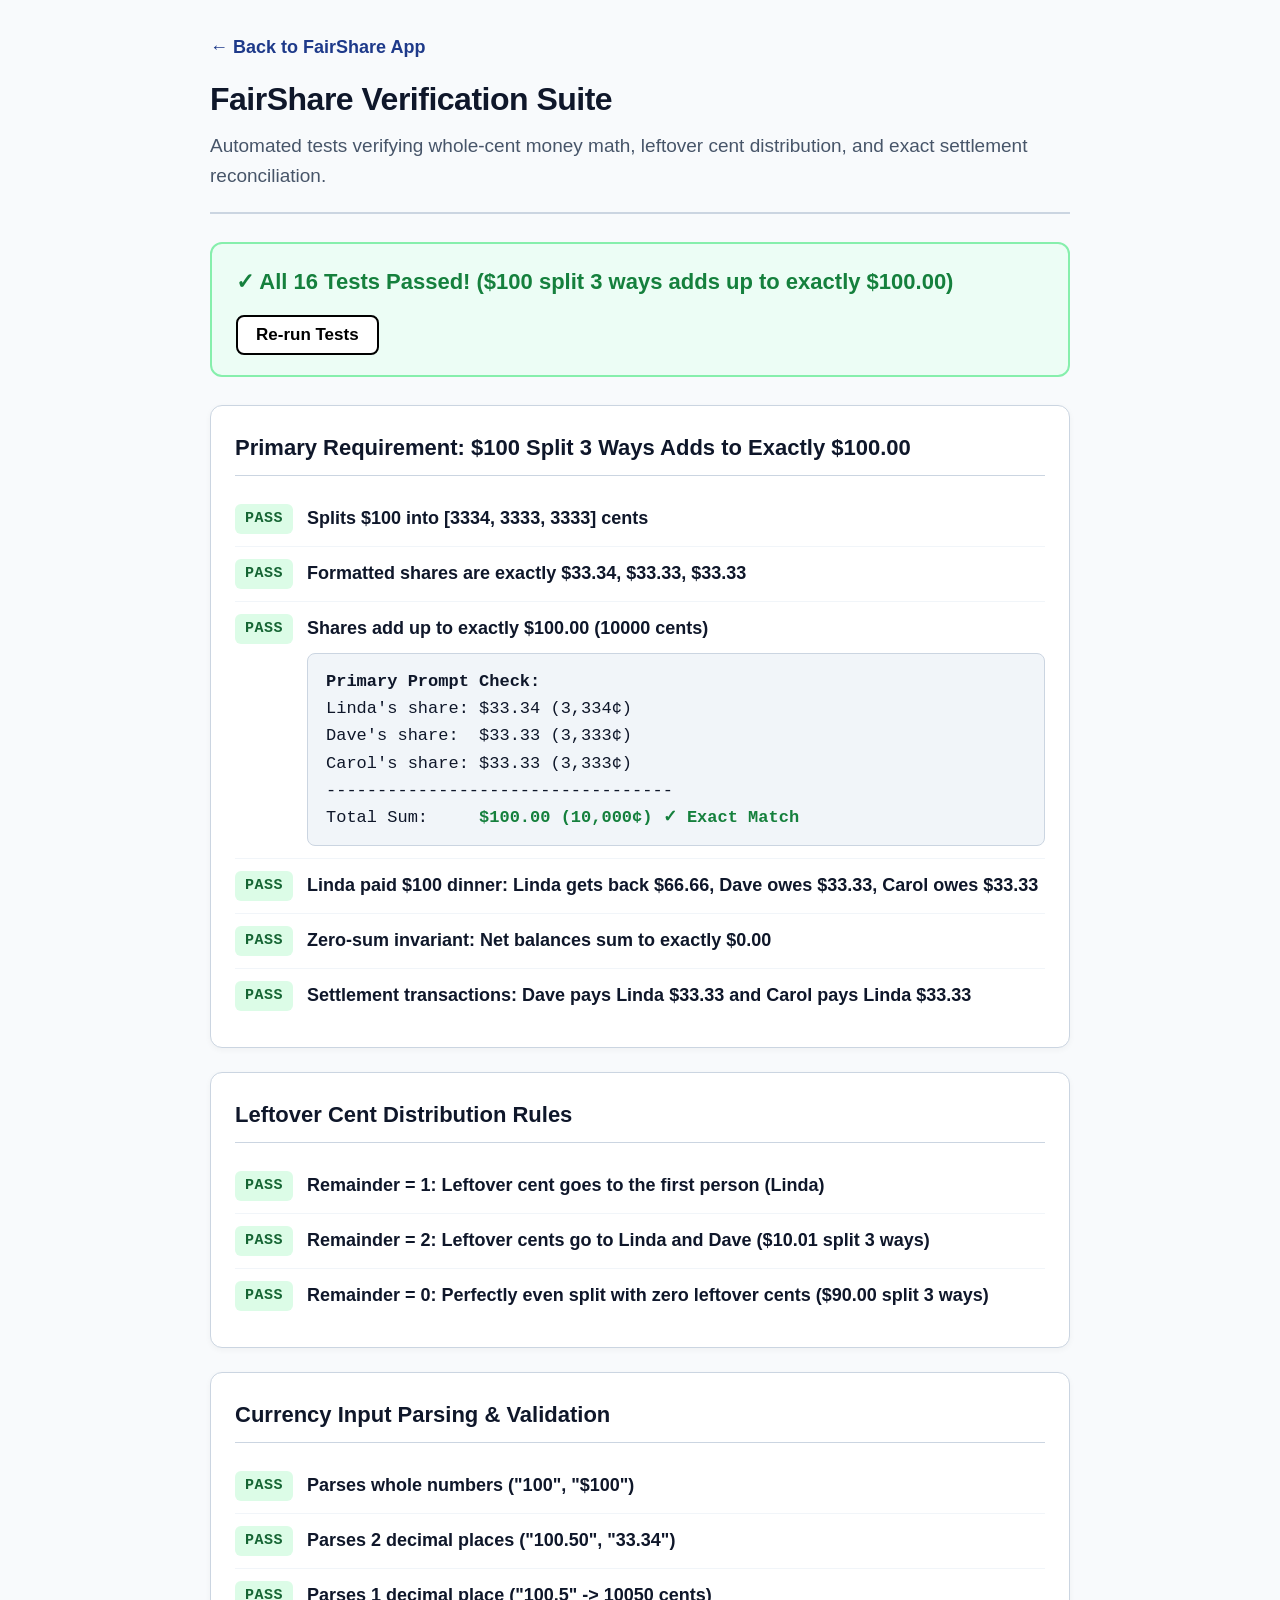
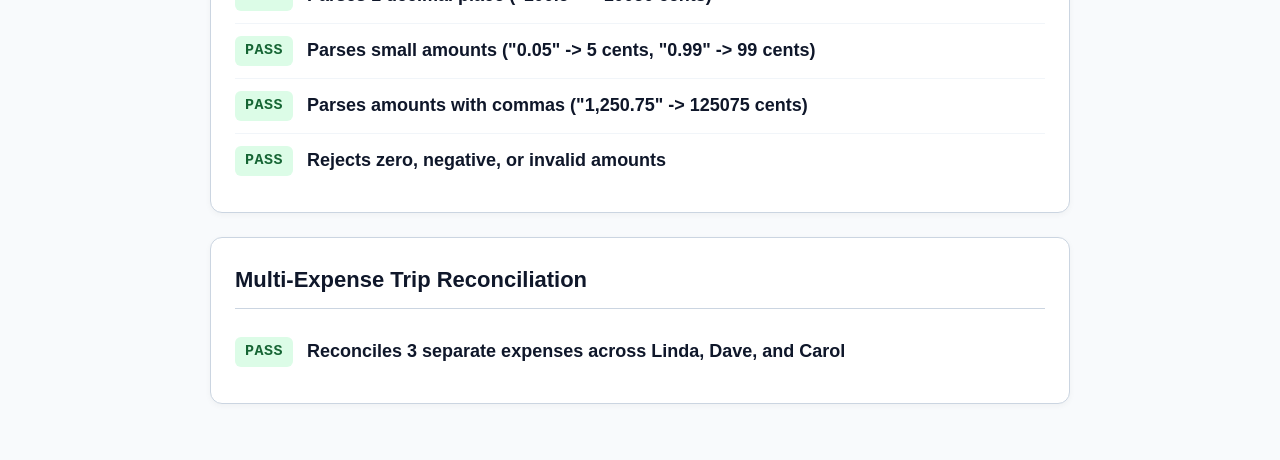
==== tests.html @ 0f7b6aad "Initial commit" ====
<!DOCTYPE html>
<html lang="en">
<head>
  <meta charset="UTF-8">
  <meta name="viewport" content="width=device-width, initial-scale=1.0">
  <title>FairShare - Bookkeeper Verification Tests</title>
  <style>
    :root {
      --bg: #f8fafc;
      --card-bg: #ffffff;
      --text: #0f172a;
      --text-muted: #475569;
      --border: #cbd5e1;
      --primary: #1e3a8a;
      --success: #15803d;
      --success-bg: #ecfdf5;
      --success-border: #86efac;
      --fail: #b91c1c;
      --fail-bg: #fef2f2;
      --fail-border: #fca5a5;
      --code-bg: #f1f5f9;
    }

    * {
      box-sizing: border-box;
      margin: 0;
      padding: 0;
    }

    body {
      font-family: -apple-system, BlinkMacSystemFont, "Segoe UI", Roboto, Helvetica, Arial, sans-serif;
      font-size: 19px;
      line-height: 1.6;
      background-color: var(--bg);
      color: var(--text);
      padding: 32px 20px;
    }

    .container {
      max-width: 860px;
      margin: 0 auto;
    }

    header {
      margin-bottom: 28px;
      padding-bottom: 20px;
      border-bottom: 2px solid var(--border);
    }

    .nav-link {
      display: inline-block;
      margin-bottom: 12px;
      color: var(--primary);
      text-decoration: none;
      font-weight: 600;
      font-size: 18px;
    }
    .nav-link:hover {
      text-decoration: underline;
    }

    h1 {
      font-size: 32px;
      color: var(--text);
      letter-spacing: -0.5px;
      margin-bottom: 6px;
    }

    .subtitle {
      font-size: 19px;
      color: var(--text-muted);
    }

    .status-banner {
      display: flex;
      align-items: center;
      justify-content: space-between;
      flex-wrap: wrap;
      gap: 16px;
      padding: 20px 24px;
      border-radius: 12px;
      margin-bottom: 28px;
      font-weight: 700;
      font-size: 22px;
    }
    .status-banner.all-pass {
      background: var(--success-bg);
      border: 2px solid var(--success-border);
      color: var(--success);
    }
    .status-banner.has-fail {
      background: var(--fail-bg);
      border: 2px solid var(--fail-border);
      color: var(--fail);
    }

    .btn-rerun {
      background: #ffffff;
      border: 2px solid currentColor;
      padding: 8px 18px;
      border-radius: 8px;
      font-size: 17px;
      font-weight: 700;
      cursor: pointer;
    }
    .btn-rerun:hover {
      background: rgba(0,0,0,0.04);
    }

    .suite-card {
      background: var(--card-bg);
      border: 1px solid var(--border);
      border-radius: 12px;
      padding: 24px;
      margin-bottom: 24px;
      box-shadow: 0 2px 6px rgba(0,0,0,0.04);
    }

    .suite-header {
      font-size: 22px;
      font-weight: 700;
      margin-bottom: 16px;
      padding-bottom: 10px;
      border-bottom: 1px solid var(--border);
      display: flex;
      justify-content: space-between;
      align-items: center;
    }

    .test-item {
      display: flex;
      align-items: flex-start;
      gap: 14px;
      padding: 12px 0;
      border-bottom: 1px solid #f1f5f9;
      font-size: 18px;
    }
    .test-item:last-child {
      border-bottom: none;
    }

    .badge {
      display: inline-block;
      padding: 3px 10px;
      border-radius: 6px;
      font-size: 15px;
      font-weight: 800;
      letter-spacing: 0.5px;
      flex-shrink: 0;
      font-family: ui-monospace, "SF Mono", monospace;
    }
    .badge-pass {
      background: #dcfce7;
      color: #166534;
    }
    .badge-fail {
      background: #fee2e2;
      color: #991b1b;
    }

    .test-details {
      flex: 1;
    }
    .test-name {
      font-weight: 600;
      color: var(--text);
    }
    .test-desc {
      color: var(--text-muted);
      font-size: 16px;
      margin-top: 3px;
    }
    .test-error {
      margin-top: 8px;
      padding: 10px;
      background: #fef2f2;
      border-left: 4px solid var(--fail);
      color: var(--fail);
      font-family: ui-monospace, "SF Mono", monospace;
      font-size: 15px;
      border-radius: 4px;
    }

    .math-box {
      background: var(--code-bg);
      border: 1px solid var(--border);
      border-radius: 8px;
      padding: 14px 18px;
      margin-top: 10px;
      font-family: ui-monospace, "SF Mono", monospace;
      font-size: 17px;
      line-height: 1.6;
    }

    .highlight-pass {
      color: var(--success);
      font-weight: 700;
    }
  </style>
</head>
<body>
  <div class="container">
    <header>
      <a href="index.html" class="nav-link">&larr; Back to FairShare App</a>
      <h1>FairShare Verification Suite</h1>
      <p class="subtitle">Automated tests verifying whole-cent money math, leftover cent distribution, and exact settlement reconciliation.</p>
    </header>

    <div id="status-banner" class="status-banner">
      <span id="summary-text">Running tests...</span>
      <button class="btn-rerun" onclick="runAllTests()">Re-run Tests</button>
    </div>

    <div id="test-results"></div>
  </div>

  <!-- Load pure money math -->
  <script src="money.js"></script>

  <script>
    const testSuites = [];

    function suite(name, fn) {
      testSuites.push({ name, fn });
    }

    function assert(condition, message) {
      if (!condition) {
        throw new Error(message || 'Assertion failed');
      }
    }

    function assertEqual(actual, expected, message) {
      if (actual !== expected) {
        throw new Error(`${message || 'Failed'}: Expected [${expected}] but got [${actual}]`);
      }
    }

    function assertDeepEqual(actual, expected, message) {
      const a = JSON.stringify(actual);
      const e = JSON.stringify(expected);
      if (a !== e) {
        throw new Error(`${message || 'Failed'}: Expected ${e} but got ${a}`);
      }
    }

    // --- TEST SUITE DEFINITIONS ---

    suite('Primary Requirement: $100 Split 3 Ways Adds to Exactly $100.00', (add) => {
      add('Splits $100 into [3334, 3333, 3333] cents', () => {
        const totalCents = MoneyMath.dollarsToCents('100');
        assertEqual(totalCents, 10000, '$100 converts to 10000 cents');

        const shares = MoneyMath.splitCents(totalCents, 3);
        assertDeepEqual(shares, [3334, 3333, 3333], 'Shares array matches [3334, 3333, 3333]');
      });

      add('Formatted shares are exactly $33.34, $33.33, $33.33', () => {
        const shares = MoneyMath.splitCents(10000, 3);
        const formatted = shares.map(c => MoneyMath.centsToDollars(c));
        assertDeepEqual(formatted, ['$33.34', '$33.33', '$33.33'], 'Formatted shares are correct');
      });

      add('Shares add up to exactly $100.00 (10000 cents)', () => {
        const shares = MoneyMath.splitCents(10000, 3);
        const sumCents = shares.reduce((sum, val) => sum + val, 0);
        assertEqual(sumCents, 10000, 'Sum of cents equals 10000 cents');
        assertEqual(MoneyMath.centsToDollars(sumCents), '$100.00', 'Sum in dollars equals $100.00');
      });

      add('Linda paid $100 dinner: Linda gets back $66.66, Dave owes $33.33, Carol owes $33.33', () => {
        const expenses = [
          { id: 'exp-1', what: 'Dinner', amountCents: 10000, paidBy: 'Linda' }
        ];
        const ledger = MoneyMath.calculateLedger(expenses, ['Linda', 'Dave', 'Carol']);

        const linda = ledger.balancesByName['Linda'];
        const dave = ledger.balancesByName['Dave'];
        const carol = ledger.balancesByName['Carol'];

        assertEqual(linda.paidCents, 10000, 'Linda paid $100.00');
        assertEqual(linda.shareCents, 3334, 'Linda share is $33.34');
        assertEqual(linda.netCents, 6666, 'Linda net is +$66.66');
        assertEqual(linda.status, 'gets_back', 'Linda status is gets_back');
        assertEqual(MoneyMath.centsToDollars(linda.netCents), '$66.66', 'Linda gets back formatted as $66.66');

        assertEqual(dave.paidCents, 0, 'Dave paid $0.00');
        assertEqual(dave.shareCents, 3333, 'Dave share is $33.33');
        assertEqual(dave.netCents, -3333, 'Dave net is -$33.33');
        assertEqual(dave.status, 'owes', 'Dave status is owes');
        assertEqual(MoneyMath.centsToDollars(dave.netCents), '-$33.33', 'Dave owes formatted as -$33.33');

        assertEqual(carol.paidCents, 0, 'Carol paid $0.00');
        assertEqual(carol.shareCents, 3333, 'Carol share is $33.33');
        assertEqual(carol.netCents, -3333, 'Carol net is -$33.33');
        assertEqual(carol.status, 'owes', 'Carol status is owes');
        assertEqual(MoneyMath.centsToDollars(carol.netCents), '-$33.33', 'Carol owes formatted as -$33.33');
      });

      add('Zero-sum invariant: Net balances sum to exactly $0.00', () => {
        const expenses = [
          { id: 'exp-1', what: 'Dinner', amountCents: 10000, paidBy: 'Linda' }
        ];
        const ledger = MoneyMath.calculateLedger(expenses, ['Linda', 'Dave', 'Carol']);
        const netSum = ledger.balances.reduce((sum, b) => sum + b.netCents, 0);
        assertEqual(netSum, 0, 'Sum of all net balances is strictly 0 cents');
      });

      add('Settlement transactions: Dave pays Linda $33.33 and Carol pays Linda $33.33', () => {
        const expenses = [
          { id: 'exp-1', what: 'Dinner', amountCents: 10000, paidBy: 'Linda' }
        ];
        const ledger = MoneyMath.calculateLedger(expenses, ['Linda', 'Dave', 'Carol']);
        assertEqual(ledger.settlements.length, 2, 'Two settlement payments needed');

        const p1 = ledger.settlements[0];
        const p2 = ledger.settlements[1];

        assertEqual(p1.from, 'Dave');
        assertEqual(p1.to, 'Linda');
        assertEqual(p1.amountCents, 3333);

        assertEqual(p2.from, 'Carol');
        assertEqual(p2.to, 'Linda');
        assertEqual(p2.amountCents, 3333);
      });
    });

    suite('Leftover Cent Distribution Rules', (add) => {
      add('Remainder = 1: Leftover cent goes to the first person (Linda)', () => {
        const shares = MoneyMath.splitExpense(10000, ['Linda', 'Dave', 'Carol']);
        assertEqual(shares['Linda'], 3334, 'Linda receives the 1 leftover cent');
        assertEqual(shares['Dave'], 3333, 'Dave receives base share');
        assertEqual(shares['Carol'], 3333, 'Carol receives base share');
      });

      add('Remainder = 2: Leftover cents go to Linda and Dave ($10.01 split 3 ways)', () => {
        // 1001 cents / 3 = 333 remainder 2
        const shares = MoneyMath.splitExpense(1001, ['Linda', 'Dave', 'Carol']);
        assertEqual(shares['Linda'], 334, 'Linda receives 334 cents ($3.34)');
        assertEqual(shares['Dave'], 334, 'Dave receives 334 cents ($3.34)');
        assertEqual(shares['Carol'], 333, 'Carol receives 333 cents ($3.33)');
        assertEqual(shares['Linda'] + shares['Dave'] + shares['Carol'], 1001, 'Sum is exactly 1001 cents ($10.01)');
      });

      add('Remainder = 0: Perfectly even split with zero leftover cents ($90.00 split 3 ways)', () => {
        const shares = MoneyMath.splitExpense(9000, ['Linda', 'Dave', 'Carol']);
        assertEqual(shares['Linda'], 3000, 'Linda receives 3000 cents ($30.00)');
        assertEqual(shares['Dave'], 3000, 'Dave receives 3000 cents ($30.00)');
        assertEqual(shares['Carol'], 3000, 'Carol receives 3000 cents ($30.00)');
        assertEqual(shares['Linda'] + shares['Dave'] + shares['Carol'], 9000, 'Sum is exactly 9000 cents');
      });
    });

    suite('Currency Input Parsing & Validation', (add) => {
      add('Parses whole numbers ("100", "$100")', () => {
        assertEqual(MoneyMath.dollarsToCents('100'), 10000);
        assertEqual(MoneyMath.dollarsToCents('$100'), 10000);
        assertEqual(MoneyMath.dollarsToCents(100), 10000);
      });

      add('Parses 2 decimal places ("100.50", "33.34")', () => {
        assertEqual(MoneyMath.dollarsToCents('100.50'), 10050);
        assertEqual(MoneyMath.dollarsToCents('33.34'), 3334);
      });

      add('Parses 1 decimal place ("100.5" -> 10050 cents)', () => {
        assertEqual(MoneyMath.dollarsToCents('100.5'), 10050);
      });

      add('Parses small amounts ("0.05" -> 5 cents, "0.99" -> 99 cents)', () => {
        assertEqual(MoneyMath.dollarsToCents('0.05'), 5);
        assertEqual(MoneyMath.dollarsToCents('0.99'), 99);
      });

      add('Parses amounts with commas ("1,250.75" -> 125075 cents)', () => {
        assertEqual(MoneyMath.dollarsToCents('1,250.75'), 125075);
      });

      add('Rejects zero, negative, or invalid amounts', () => {
        let threw = false;
        try { MoneyMath.dollarsToCents('0'); } catch(e) { threw = true; }
        assert(threw, 'Rejected 0');

        threw = false;
        try { MoneyMath.dollarsToCents('-50'); } catch(e) { threw = true; }
        assert(threw, 'Rejected negative number');

        threw = false;
        try { MoneyMath.dollarsToCents('abc'); } catch(e) { threw = true; }
        assert(threw, 'Rejected letters');

        threw = false;
        try { MoneyMath.dollarsToCents(''); } catch(e) { threw = true; }
        assert(threw, 'Rejected empty string');
      });
    });

    suite('Multi-Expense Trip Reconciliation', (add) => {
      add('Reconciles 3 separate expenses across Linda, Dave, and Carol', () => {
        // Linda pays $100 dinner (3334, 3333, 3333)
        // Dave pays $45 gas (1500, 1500, 1500)
        // Carol pays $75 groceries (2500, 2500, 2500)
        // Total = $220.00
        const expenses = [
          { id: '1', what: 'Dinner', amountCents: 10000, paidBy: 'Linda' },
          { id: '2', what: 'Gas', amountCents: 4500, paidBy: 'Dave' },
          { id: '3', what: 'Groceries', amountCents: 7500, paidBy: 'Carol' }
        ];

        const ledger = MoneyMath.calculateLedger(expenses, ['Linda', 'Dave', 'Carol']);
        assertEqual(ledger.totalTripCents, 22000, 'Trip total is $220.00');

        // Linda: paid 10000, share = 3334 + 1500 + 2500 = 7334 -> net = +2666 (gets back $26.66)
        // Dave: paid 4500, share = 3333 + 1500 + 2500 = 7333 -> net = -2833 (owes $28.33)
        // Carol: paid 7500, share = 3333 + 1500 + 2500 = 7333 -> net = +167 (gets back $1.67)
        const l = ledger.balancesByName['Linda'];
        const d = ledger.balancesByName['Dave'];
        const c = ledger.balancesByName['Carol'];

        assertEqual(l.netCents, 2666, 'Linda net is +$26.66');
        assertEqual(d.netCents, -2833, 'Dave net is -$28.33');
        assertEqual(c.netCents, 167, 'Carol net is +$1.67');

        // Sum of nets: +2666 - 2833 + 167 = 0
        assertEqual(l.netCents + d.netCents + c.netCents, 0, 'Net balances balance to 0');

        // Dave owes 2833. Pays Linda 2666 and Carol 167.
        assertEqual(ledger.settlements.length, 2);
        assertEqual(ledger.settlements[0].from, 'Dave');
        assertEqual(ledger.settlements[0].to, 'Linda');
        assertEqual(ledger.settlements[0].amountCents, 2666);

        assertEqual(ledger.settlements[1].from, 'Dave');
        assertEqual(ledger.settlements[1].to, 'Carol');
        assertEqual(ledger.settlements[1].amountCents, 167);
      });
    });

    // --- TEST RUNNER ---

    function runAllTests() {
      const resultsContainer = document.getElementById('test-results');
      const statusBanner = document.getElementById('status-banner');
      const summaryText = document.getElementById('summary-text');

      resultsContainer.innerHTML = '';

      let totalTests = 0;
      let passedTests = 0;
      let failedTests = 0;

      for (const s of testSuites) {
        const suiteCard = document.createElement('div');
        suiteCard.className = 'suite-card';

        const suiteHeader = document.createElement('div');
        suiteHeader.className = 'suite-header';
        suiteHeader.innerHTML = `<span>${s.name}</span>`;
        suiteCard.appendChild(suiteHeader);

        const tests = [];
        s.fn((testName, fn) => {
          tests.push({ testName, fn });
        });

        for (const t of tests) {
          totalTests++;
          const item = document.createElement('div');
          item.className = 'test-item';

          let passed = false;
          let errorMsg = '';

          try {
            t.fn();
            passed = true;
            passedTests++;
          } catch (err) {
            passed = false;
            failedTests++;
            errorMsg = err.message || String(err);
          }

          const badge = document.createElement('span');
          badge.className = `badge ${passed ? 'badge-pass' : 'badge-fail'}`;
          badge.textContent = passed ? 'PASS' : 'FAIL';

          const details = document.createElement('div');
          details.className = 'test-details';

          const nameEl = document.createElement('div');
          nameEl.className = 'test-name';
          nameEl.textContent = t.testName;
          details.appendChild(nameEl);

          if (!passed) {
            const errEl = document.createElement('div');
            errEl.className = 'test-error';
            errEl.textContent = errorMsg;
            details.appendChild(errEl);
          }

          // Special highlight for the primary prompt requirement
          if (t.testName.includes('Shares add up to exactly $100.00')) {
            const mathBox = document.createElement('div');
            mathBox.className = 'math-box';
            mathBox.innerHTML = `
              <strong>Primary Prompt Check:</strong><br>
              Linda's share: $33.34 (3,334¢)<br>
              Dave's share: &nbsp;$33.33 (3,333¢)<br>
              Carol's share: $33.33 (3,333¢)<br>
              ----------------------------------<br>
              Total Sum: &nbsp; &nbsp; <span class="highlight-pass">$100.00 (10,000¢) &check; Exact Match</span>
            `;
            details.appendChild(mathBox);
          }

          item.appendChild(badge);
          item.appendChild(details);
          suiteCard.appendChild(item);
        }

        resultsContainer.appendChild(suiteCard);
      }

      if (failedTests === 0) {
        statusBanner.className = 'status-banner all-pass';
        summaryText.innerHTML = `&check; All ${passedTests} Tests Passed! ($100 split 3 ways adds up to exactly $100.00)`;
      } else {
        statusBanner.className = 'status-banner has-fail';
        summaryText.textContent = `&cross; ${failedTests} of ${totalTests} Tests Failed`;
      }
    }

    // Run automatically on page load
    window.addEventListener('DOMContentLoaded', runAllTests);
  </script>
</body>
</html>
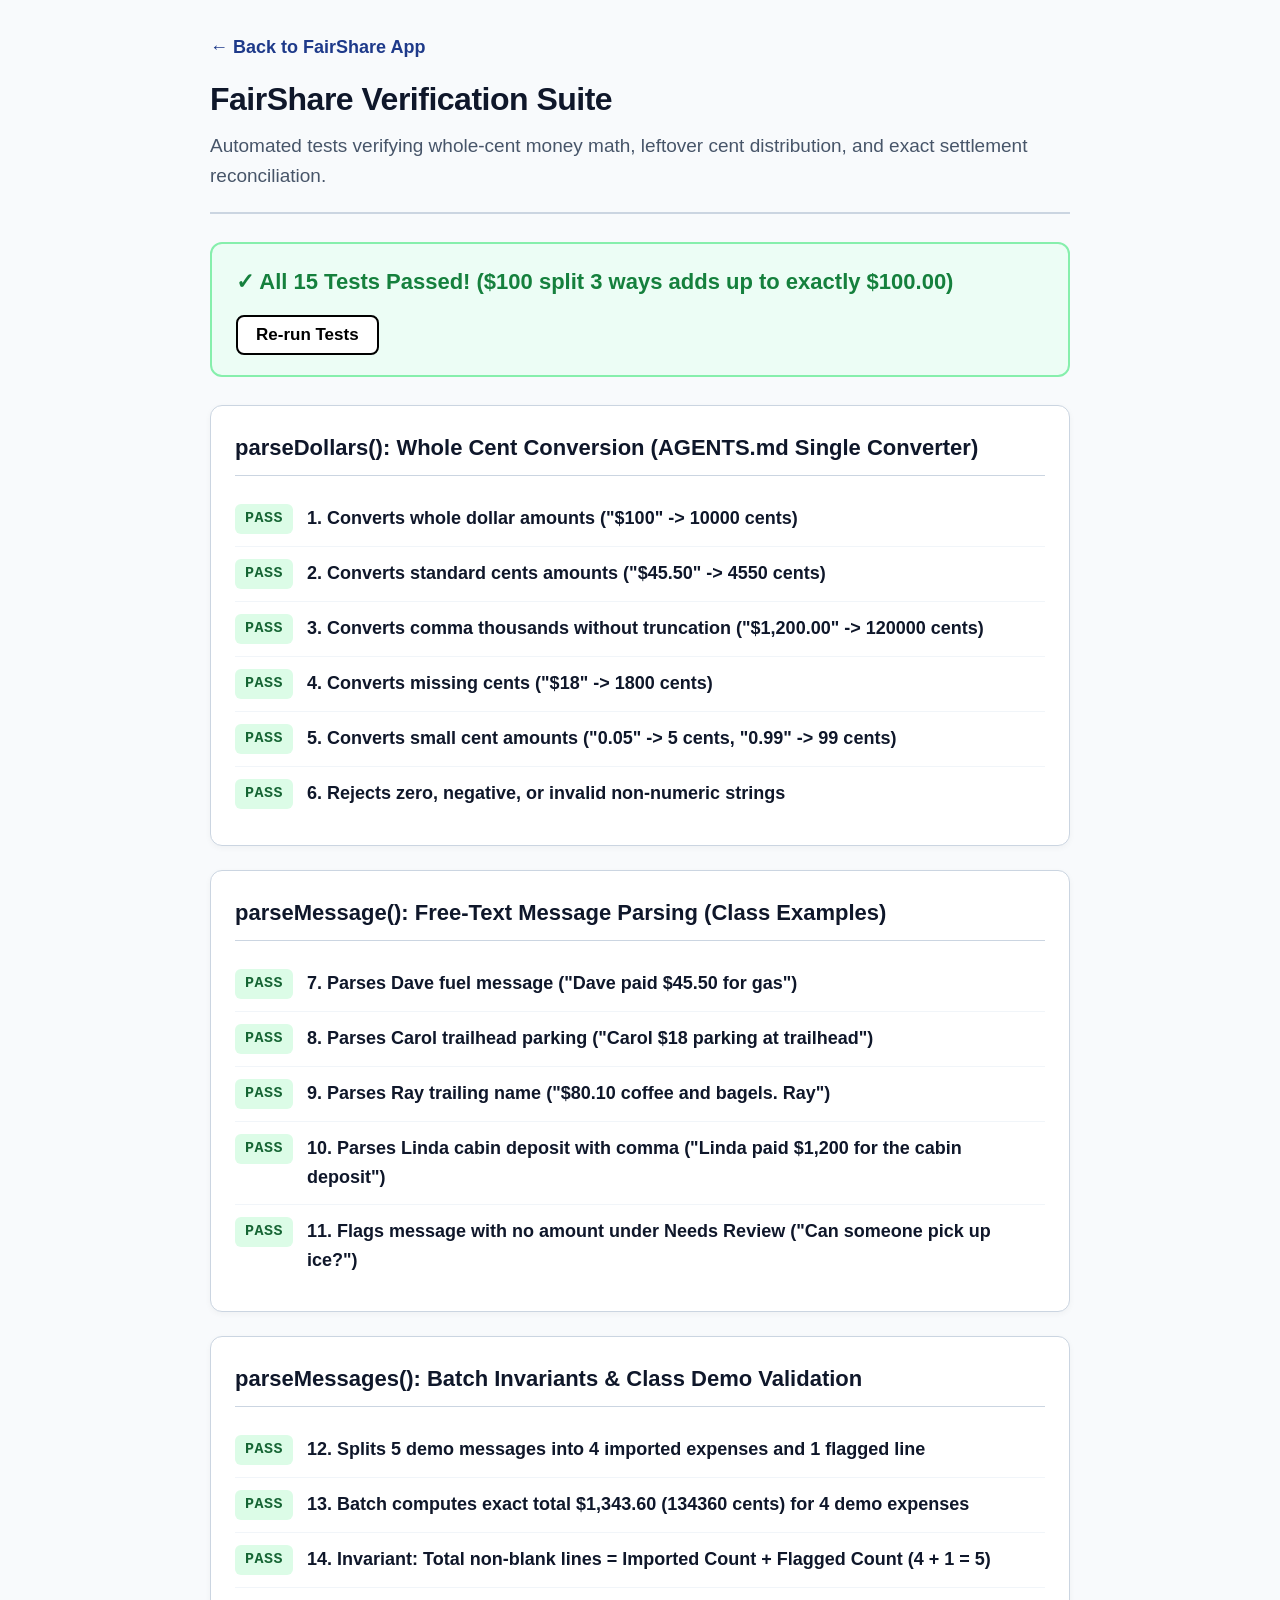
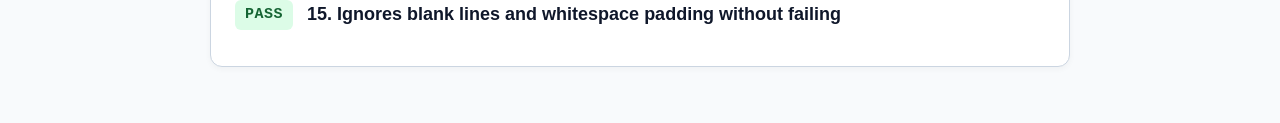
==== commit 2ab1c7df: "chore: baseline checkpoint 2 with 15 passing tests" ====
--- a/tests.html
+++ b/tests.html
@@ -214,8 +214,9 @@
     <div id="test-results"></div>
   </div>
 
-  <!-- Load pure money math -->
+  <!-- Load pure money math and FairShare importer -->
   <script src="money.js"></script>
+  <script src="importer.js"></script>
 
   <script>
     const testSuites = [];
@@ -243,201 +244,14 @@
         throw new Error(`${message || 'Failed'}: Expected ${e} but got ${a}`);
       }
     }
-
-    // --- TEST SUITE DEFINITIONS ---
-
-    suite('Primary Requirement: $100 Split 3 Ways Adds to Exactly $100.00', (add) => {
-      add('Splits $100 into [3334, 3333, 3333] cents', () => {
-        const totalCents = MoneyMath.dollarsToCents('100');
-        assertEqual(totalCents, 10000, '$100 converts to 10000 cents');
-
-        const shares = MoneyMath.splitCents(totalCents, 3);
-        assertDeepEqual(shares, [3334, 3333, 3333], 'Shares array matches [3334, 3333, 3333]');
-      });
-
-      add('Formatted shares are exactly $33.34, $33.33, $33.33', () => {
-        const shares = MoneyMath.splitCents(10000, 3);
-        const formatted = shares.map(c => MoneyMath.centsToDollars(c));
-        assertDeepEqual(formatted, ['$33.34', '$33.33', '$33.33'], 'Formatted shares are correct');
-      });
-
-      add('Shares add up to exactly $100.00 (10000 cents)', () => {
-        const shares = MoneyMath.splitCents(10000, 3);
-        const sumCents = shares.reduce((sum, val) => sum + val, 0);
-        assertEqual(sumCents, 10000, 'Sum of cents equals 10000 cents');
-        assertEqual(MoneyMath.centsToDollars(sumCents), '$100.00', 'Sum in dollars equals $100.00');
-      });
-
-      add('Linda paid $100 dinner: Linda gets back $66.66, Dave owes $33.33, Carol owes $33.33', () => {
-        const expenses = [
-          { id: 'exp-1', what: 'Dinner', amountCents: 10000, paidBy: 'Linda' }
-        ];
-        const ledger = MoneyMath.calculateLedger(expenses, ['Linda', 'Dave', 'Carol']);
-
-        const linda = ledger.balancesByName['Linda'];
-        const dave = ledger.balancesByName['Dave'];
-        const carol = ledger.balancesByName['Carol'];
-
-        assertEqual(linda.paidCents, 10000, 'Linda paid $100.00');
-        assertEqual(linda.shareCents, 3334, 'Linda share is $33.34');
-        assertEqual(linda.netCents, 6666, 'Linda net is +$66.66');
-        assertEqual(linda.status, 'gets_back', 'Linda status is gets_back');
-        assertEqual(MoneyMath.centsToDollars(linda.netCents), '$66.66', 'Linda gets back formatted as $66.66');
-
-        assertEqual(dave.paidCents, 0, 'Dave paid $0.00');
-        assertEqual(dave.shareCents, 3333, 'Dave share is $33.33');
-        assertEqual(dave.netCents, -3333, 'Dave net is -$33.33');
-        assertEqual(dave.status, 'owes', 'Dave status is owes');
-        assertEqual(MoneyMath.centsToDollars(dave.netCents), '-$33.33', 'Dave owes formatted as -$33.33');
-
-        assertEqual(carol.paidCents, 0, 'Carol paid $0.00');
-        assertEqual(carol.shareCents, 3333, 'Carol share is $33.33');
-        assertEqual(carol.netCents, -3333, 'Carol net is -$33.33');
-        assertEqual(carol.status, 'owes', 'Carol status is owes');
-        assertEqual(MoneyMath.centsToDollars(carol.netCents), '-$33.33', 'Carol owes formatted as -$33.33');
-      });
-
-      add('Zero-sum invariant: Net balances sum to exactly $0.00', () => {
-        const expenses = [
-          { id: 'exp-1', what: 'Dinner', amountCents: 10000, paidBy: 'Linda' }
-        ];
-        const ledger = MoneyMath.calculateLedger(expenses, ['Linda', 'Dave', 'Carol']);
-        const netSum = ledger.balances.reduce((sum, b) => sum + b.netCents, 0);
-        assertEqual(netSum, 0, 'Sum of all net balances is strictly 0 cents');
-      });
-
-      add('Settlement transactions: Dave pays Linda $33.33 and Carol pays Linda $33.33', () => {
-        const expenses = [
-          { id: 'exp-1', what: 'Dinner', amountCents: 10000, paidBy: 'Linda' }
-        ];
-        const ledger = MoneyMath.calculateLedger(expenses, ['Linda', 'Dave', 'Carol']);
-        assertEqual(ledger.settlements.length, 2, 'Two settlement payments needed');
-
-        const p1 = ledger.settlements[0];
-        const p2 = ledger.settlements[1];
-
-        assertEqual(p1.from, 'Dave');
-        assertEqual(p1.to, 'Linda');
-        assertEqual(p1.amountCents, 3333);
-
-        assertEqual(p2.from, 'Carol');
-        assertEqual(p2.to, 'Linda');
-        assertEqual(p2.amountCents, 3333);
-      });
-    });
-
-    suite('Leftover Cent Distribution Rules', (add) => {
-      add('Remainder = 1: Leftover cent goes to the first person (Linda)', () => {
-        const shares = MoneyMath.splitExpense(10000, ['Linda', 'Dave', 'Carol']);
-        assertEqual(shares['Linda'], 3334, 'Linda receives the 1 leftover cent');
-        assertEqual(shares['Dave'], 3333, 'Dave receives base share');
-        assertEqual(shares['Carol'], 3333, 'Carol receives base share');
-      });
-
-      add('Remainder = 2: Leftover cents go to Linda and Dave ($10.01 split 3 ways)', () => {
-        // 1001 cents / 3 = 333 remainder 2
-        const shares = MoneyMath.splitExpense(1001, ['Linda', 'Dave', 'Carol']);
-        assertEqual(shares['Linda'], 334, 'Linda receives 334 cents ($3.34)');
-        assertEqual(shares['Dave'], 334, 'Dave receives 334 cents ($3.34)');
-        assertEqual(shares['Carol'], 333, 'Carol receives 333 cents ($3.33)');
-        assertEqual(shares['Linda'] + shares['Dave'] + shares['Carol'], 1001, 'Sum is exactly 1001 cents ($10.01)');
-      });
-
-      add('Remainder = 0: Perfectly even split with zero leftover cents ($90.00 split 3 ways)', () => {
-        const shares = MoneyMath.splitExpense(9000, ['Linda', 'Dave', 'Carol']);
-        assertEqual(shares['Linda'], 3000, 'Linda receives 3000 cents ($30.00)');
-        assertEqual(shares['Dave'], 3000, 'Dave receives 3000 cents ($30.00)');
-        assertEqual(shares['Carol'], 3000, 'Carol receives 3000 cents ($30.00)');
-        assertEqual(shares['Linda'] + shares['Dave'] + shares['Carol'], 9000, 'Sum is exactly 9000 cents');
-      });
-    });
-
-    suite('Currency Input Parsing & Validation', (add) => {
-      add('Parses whole numbers ("100", "$100")', () => {
-        assertEqual(MoneyMath.dollarsToCents('100'), 10000);
-        assertEqual(MoneyMath.dollarsToCents('$100'), 10000);
-        assertEqual(MoneyMath.dollarsToCents(100), 10000);
-      });
-
-      add('Parses 2 decimal places ("100.50", "33.34")', () => {
-        assertEqual(MoneyMath.dollarsToCents('100.50'), 10050);
-        assertEqual(MoneyMath.dollarsToCents('33.34'), 3334);
-      });
-
-      add('Parses 1 decimal place ("100.5" -> 10050 cents)', () => {
-        assertEqual(MoneyMath.dollarsToCents('100.5'), 10050);
-      });
-
-      add('Parses small amounts ("0.05" -> 5 cents, "0.99" -> 99 cents)', () => {
-        assertEqual(MoneyMath.dollarsToCents('0.05'), 5);
-        assertEqual(MoneyMath.dollarsToCents('0.99'), 99);
-      });
-
-      add('Parses amounts with commas ("1,250.75" -> 125075 cents)', () => {
-        assertEqual(MoneyMath.dollarsToCents('1,250.75'), 125075);
-      });
-
-      add('Rejects zero, negative, or invalid amounts', () => {
-        let threw = false;
-        try { MoneyMath.dollarsToCents('0'); } catch(e) { threw = true; }
-        assert(threw, 'Rejected 0');
-
-        threw = false;
-        try { MoneyMath.dollarsToCents('-50'); } catch(e) { threw = true; }
-        assert(threw, 'Rejected negative number');
-
-        threw = false;
-        try { MoneyMath.dollarsToCents('abc'); } catch(e) { threw = true; }
-        assert(threw, 'Rejected letters');
-
-        threw = false;
-        try { MoneyMath.dollarsToCents(''); } catch(e) { threw = true; }
-        assert(threw, 'Rejected empty string');
-      });
-    });
-
-    suite('Multi-Expense Trip Reconciliation', (add) => {
-      add('Reconciles 3 separate expenses across Linda, Dave, and Carol', () => {
-        // Linda pays $100 dinner (3334, 3333, 3333)
-        // Dave pays $45 gas (1500, 1500, 1500)
-        // Carol pays $75 groceries (2500, 2500, 2500)
-        // Total = $220.00
-        const expenses = [
-          { id: '1', what: 'Dinner', amountCents: 10000, paidBy: 'Linda' },
-          { id: '2', what: 'Gas', amountCents: 4500, paidBy: 'Dave' },
-          { id: '3', what: 'Groceries', amountCents: 7500, paidBy: 'Carol' }
-        ];
-
-        const ledger = MoneyMath.calculateLedger(expenses, ['Linda', 'Dave', 'Carol']);
-        assertEqual(ledger.totalTripCents, 22000, 'Trip total is $220.00');
-
-        // Linda: paid 10000, share = 3334 + 1500 + 2500 = 7334 -> net = +2666 (gets back $26.66)
-        // Dave: paid 4500, share = 3333 + 1500 + 2500 = 7333 -> net = -2833 (owes $28.33)
-        // Carol: paid 7500, share = 3333 + 1500 + 2500 = 7333 -> net = +167 (gets back $1.67)
-        const l = ledger.balancesByName['Linda'];
-        const d = ledger.balancesByName['Dave'];
-        const c = ledger.balancesByName['Carol'];
-
-        assertEqual(l.netCents, 2666, 'Linda net is +$26.66');
-        assertEqual(d.netCents, -2833, 'Dave net is -$28.33');
-        assertEqual(c.netCents, 167, 'Carol net is +$1.67');
-
-        // Sum of nets: +2666 - 2833 + 167 = 0
-        assertEqual(l.netCents + d.netCents + c.netCents, 0, 'Net balances balance to 0');
-
-        // Dave owes 2833. Pays Linda 2666 and Carol 167.
-        assertEqual(ledger.settlements.length, 2);
-        assertEqual(ledger.settlements[0].from, 'Dave');
-        assertEqual(ledger.settlements[0].to, 'Linda');
-        assertEqual(ledger.settlements[0].amountCents, 2666);
-
-        assertEqual(ledger.settlements[1].from, 'Dave');
-        assertEqual(ledger.settlements[1].to, 'Carol');
-        assertEqual(ledger.settlements[1].amountCents, 167);
-      });
-    });
-
+  </script>
+
+  <!-- Load Importer Test Suite -->
+  <script src="tests.js"></script>
+
+  <script>
     // --- TEST RUNNER ---
+
 
     function runAllTests() {
       const resultsContainer = document.getElementById('test-results');
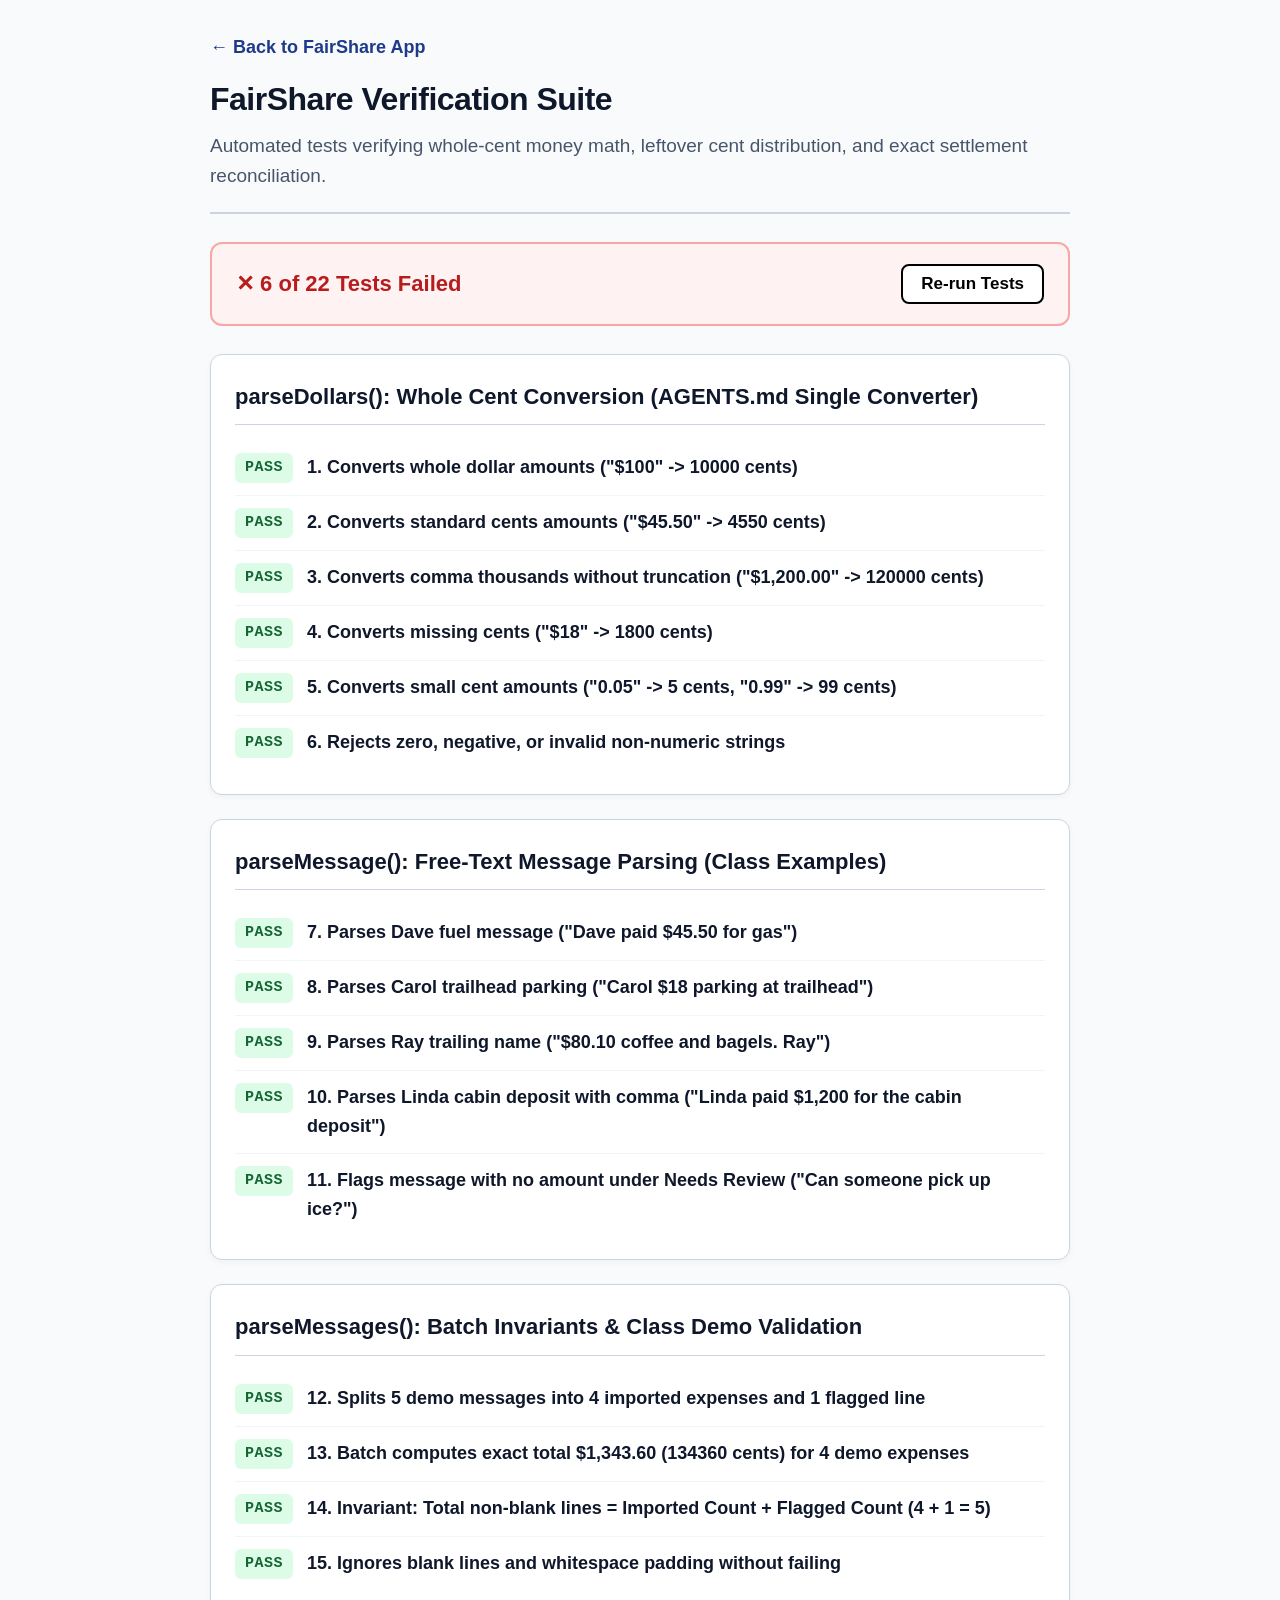
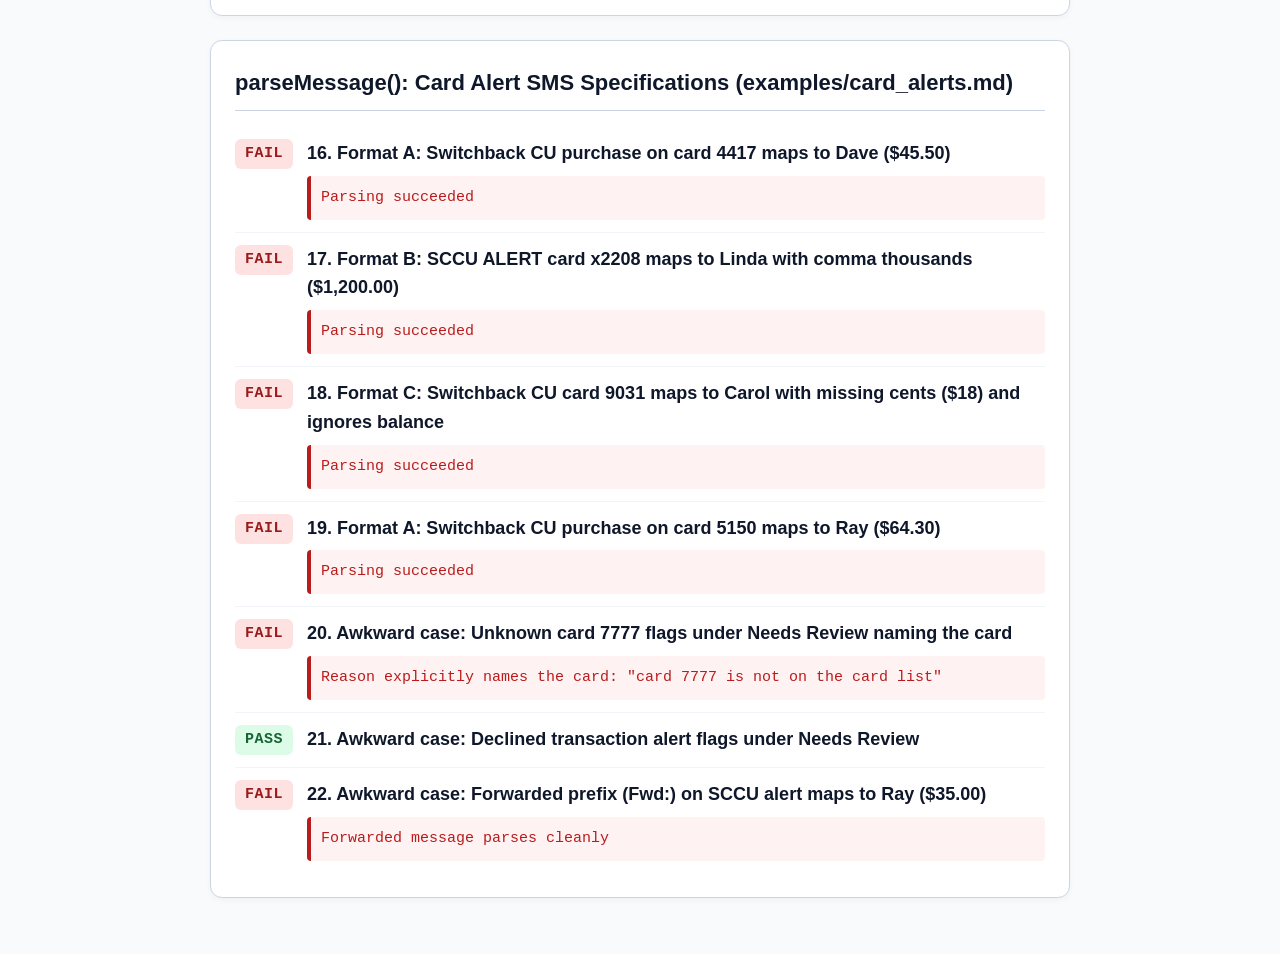
==== commit 10c556ec: "test: add card alert specification and failing tests (tests red)" ====
--- a/tests.html
+++ b/tests.html
@@ -343,7 +343,7 @@
         summaryText.innerHTML = `&check; All ${passedTests} Tests Passed! ($100 split 3 ways adds up to exactly $100.00)`;
       } else {
         statusBanner.className = 'status-banner has-fail';
-        summaryText.textContent = `&cross; ${failedTests} of ${totalTests} Tests Failed`;
+        summaryText.innerHTML = `✕ ${failedTests} of ${totalTests} Tests Failed`;
       }
     }
 
